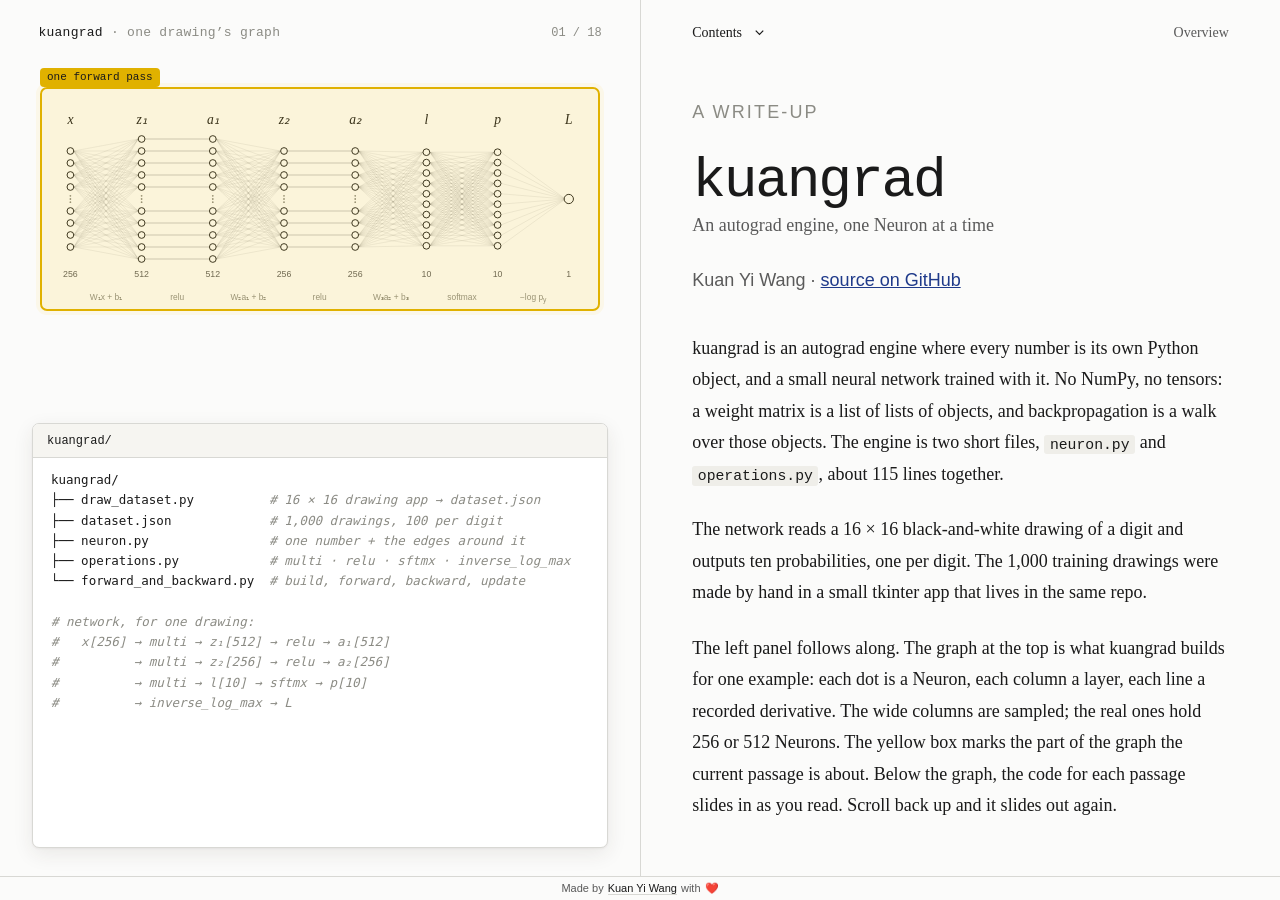
==== writeup/index.html @ 487d1af2 "Add scroll-driven write-up of kuangrad A static page in writeup/ in the style of the π0.7 notes: art" ====
<!doctype html>
<html lang="en">
<head>
  <meta charset="utf-8">
  <meta name="viewport" content="width=device-width, initial-scale=1">
  <meta name="theme-color" content="#fbfbfa">
  <meta name="description" content="kuangrad: an autograd engine where every number is its own Python object, walked through code block by code block alongside the computation graph it builds.">
  <title>kuangrad · Kuan Yi Wang</title>
  <link rel="icon" href="./assets/favicon.svg" type="image/svg+xml">
  <link rel="stylesheet" href="./style.css">
  <script type="module" src="./app.js"></script>
</head>
<body>
  <a class="skip-link" href="#reader">Skip to write-up</a>
  <main class="workspace">
    <section class="visual" aria-label="Computation graph and code for the current passage">
      <div class="visual-head"><span class="wordmark">kuangrad <span>· one drawing’s graph</span></span><span id="step-counter"></span></div>
      <div class="graph-wrap" id="graph"></div>
      <div class="stack" id="stack"></div>
    </section>
    <aside class="notes" aria-label="kuangrad write-up">
      <div class="reading-nav">
        <button id="contents-toggle" type="button" aria-expanded="false" aria-controls="contents-menu">Contents <svg viewBox="0 0 16 16" aria-hidden="true"><path d="m4 6 4 4 4-4"/></svg></button>
        <span id="chapter-label"></span>
      </div>
      <nav id="contents-menu" aria-label="Write-up contents" hidden><div id="toc"></div></nav>
      <div class="reader" id="reader" tabindex="0" aria-label="Read the kuangrad write-up">
        <div id="article"></div>
      </div>
    </aside>
  </main>
  <footer class="site-footer">Made by <a href="https://www.kuant.space" target="_blank" rel="noopener">Kuan Yi Wang</a> with <span role="img" aria-label="love">❤️</span></footer>
  <noscript><div class="no-script">This write-up needs JavaScript. The code it walks through is on <a href="https://github.com/AcastaPaloma/kuangrad">GitHub</a>.</div></noscript>
</body>
</html>
---- writeup/style.css ----
/* kuangrad write-up. Same paper, ink and Georgia as the π0.7 notebook; yellow marks "this part, right now". */
:root {
  color-scheme: light;
  --paper: #fbfbfa;
  --ink: #1a1a1a;
  --secondary: #5a5a5a;
  --muted: #8b8b84;
  --accent: #1f3a8a;
  --grad: #c2410c;
  --rule: #d8d8d4;
  --card: #ffffff;
  --card-head: #f6f5f1;
  --yellow: #e0b100;
  --yellow-fill: #f5c51824;
  --mono: ui-monospace, SFMono-Regular, Menlo, Consolas, 'Liberation Mono', monospace;
  --footer-h: 24px;
  font-family: Georgia, 'Times New Roman', serif;
  color: var(--ink);
  background: var(--paper);
}
* { box-sizing: border-box; }
body { margin: 0; background: var(--paper); }
button { font: inherit; color: inherit; cursor: pointer; border: 0; background: none; padding: 0; }
button:focus-visible, a:focus-visible { outline: 2px solid var(--accent); outline-offset: 3px; }
[hidden] { display: none !important; }
a { color: var(--accent); }

.workspace {
  height: calc(100vh - var(--footer-h));
  height: calc(100dvh - var(--footer-h));
  display: grid;
  grid-template-columns: minmax(0, 1fr) minmax(0, 1fr);
  overflow: clip;
}

/* ---- left: graph + card stack ---------------------------------------------------------------------------------- */
.visual { position: relative; min-width: 0; min-height: 0; display: flex; flex-direction: column; overflow: hidden; }
.visual-head { height: 65px; flex-shrink: 0; display: flex; align-items: center; justify-content: space-between; gap: 16px; padding: 0 clamp(20px, 3vw, 40px); font-size: 14px; }
.visual-head .wordmark { font-family: var(--mono); font-size: 13px; letter-spacing: .02em; }
.visual-head .wordmark span { color: var(--muted); }
#step-counter { font: 12px/1 var(--mono); color: var(--muted); }
.graph-wrap { position: relative; flex-shrink: 0; margin: 14px clamp(16px, 2.5vw, 36px) 0; aspect-ratio: 720 / 300; max-height: 34vh; }
.graph-svg { position: absolute; inset: 0; width: 100%; height: 100%; overflow: visible; }
.graph-caption sub { font-size: .8em; }
.graph-caption { flex-shrink: 0; margin: 6px clamp(16px, 2.5vw, 36px) 0; min-height: 18px; font: 12px/1.5 Arial, sans-serif; color: var(--secondary); text-align: center; }
.stack { position: relative; flex: 1; min-height: 0; margin: 10px clamp(16px, 2.5vw, 36px) clamp(16px, 2.2vw, 28px); }

/* graph */
.edges line { stroke: var(--ink); stroke-opacity: .11; stroke-width: .8; transition: stroke .3s, stroke-opacity .3s, stroke-width .3s; }
.link-one line { stroke-opacity: .38; }
.nodes circle { fill: var(--paper); stroke: var(--ink); stroke-width: 1.2; transition: fill .3s, stroke .3s; }
.nodes .ellipsis { fill: var(--muted); stroke: none; }
.col-label { font: italic 17px Georgia, serif; text-anchor: middle; fill: var(--ink); }
.size-label { font: 11px Arial, sans-serif; text-anchor: middle; fill: var(--secondary); }
.op-label { font: 10.5px Arial, sans-serif; text-anchor: middle; fill: var(--muted); }
.depth-badge { opacity: 0; transition: opacity .25s; }
.depth-badge circle { fill: var(--paper); stroke: var(--grad); stroke-width: 1.2; }
.depth-label { font: bold 10px Arial, sans-serif; text-anchor: middle; fill: var(--grad); }
[data-mode=backward] .depth-badge, [data-mode=depth] .depth-badge { opacity: 1; transition-delay: var(--delay); }
.flow { display: none; }
.flow-line { fill: none; stroke-width: 1.5; stroke-linecap: round; stroke-dasharray: 2 13; }
[data-mode=forward] .flow, [data-mode=backward] .flow { display: inline; }
[data-mode=forward] .flow-line { stroke: var(--accent); stroke-opacity: .75; animation: flow-forward 1.1s linear infinite; }
[data-mode=backward] .flow-line { stroke: var(--grad); stroke-opacity: .8; animation: flow-back 1.1s linear infinite; }
@keyframes flow-forward { from { stroke-dashoffset: 15; } to { stroke-dashoffset: 0; } }
@keyframes flow-back { from { stroke-dashoffset: 0; } to { stroke-dashoffset: 15; } }
[data-mode=edge] .edges line { stroke-opacity: .05; }
[data-mode=edge] .edges line.chosen { stroke: var(--accent); stroke-opacity: 1; stroke-width: 2; }
[data-mode=relu] circle.dead { fill: var(--paper); stroke: var(--muted); stroke-dasharray: 2 2; }
[data-mode=relu] line.to-dead { stroke-dasharray: 2 3; stroke-opacity: .25; }
[data-mode=softmax] .band-softmax line { stroke: var(--accent); stroke-opacity: .32; }
[data-mode=loss] .band-loss line { stroke-dasharray: 2 3; stroke-opacity: .28; }
[data-mode=loss] .band-loss line.py { stroke: var(--accent); stroke-opacity: 1; stroke-width: 1.8; stroke-dasharray: none; }
[data-mode=loss] circle.py { fill: var(--accent); stroke: var(--accent); }
[data-mode=layer] .band-w1 line,
[data-mode=params] :is(.band-w1, .band-w2, .band-w3) line,
[data-mode=update] :is(.band-w1, .band-w2, .band-w3) line { stroke: var(--accent); stroke-opacity: .3; }
[data-mode=update] :is(.band-w1, .band-w2, .band-w3) { animation: nudge 1.6s ease-in-out infinite; }
@keyframes nudge { 50% { opacity: .45; } }
[data-mode=hot] :is(.band-w1, .band-w2) line { stroke: var(--grad); stroke-opacity: .32; }
.key { display: inline-block; vertical-align: -1px; width: 16px; height: 0; margin-right: 6px; border-top: 2px dashed var(--accent); }
.key-backward, .key-hot { border-top-color: var(--grad); }
.key-hot { border-top-style: solid; }
.key-solid { border-top-style: solid; }
.key-dead { width: 9px; height: 9px; border: 1.2px dashed var(--muted); border-radius: 50%; vertical-align: -1px; }
.key-depth { width: 16px; height: 16px; border: 1.2px solid var(--grad); border-radius: 50%; color: var(--grad); font: bold 9px/14px Arial, sans-serif; text-align: center; vertical-align: 0; margin: 0 4px 0 6px; }

/* the yellow box */
.hl { position: absolute; border: 2px solid var(--yellow); background: var(--yellow-fill); border-radius: 7px; box-shadow: 0 0 0 4px #f5c51812; opacity: 0; pointer-events: none;
  transition: left .65s cubic-bezier(.65, 0, .35, 1), top .65s cubic-bezier(.65, 0, .35, 1), width .65s cubic-bezier(.65, 0, .35, 1), height .65s cubic-bezier(.65, 0, .35, 1), opacity .3s; }
.hl.is-on { opacity: 1; }
.hl-tag { position: absolute; left: -2px; bottom: calc(100% + 2px); padding: 3px 7px 3px; background: var(--yellow); color: var(--ink); font: 11px/1.2 var(--mono); border-radius: 4px; white-space: nowrap; }
.hl.tag-right .hl-tag { left: auto; right: -2px; }

/* cards */
.card { position: absolute; left: 0; right: 0; top: 70px; bottom: 0; display: flex; flex-direction: column; background: var(--card); border: 1px solid var(--rule); border-radius: 7px; overflow: hidden;
  box-shadow: 0 1px 2px #322d250d, 0 6px 20px #322d2517; transform-origin: 50% 0;
  transform: translateX(calc(-100% - 90px)) rotate(-5deg); transition: transform .42s cubic-bezier(.55, 0, .85, .25), background-color .4s; z-index: 60; }
.card.is-focus { transform: none; transition: transform .75s cubic-bezier(.17, 1.28, .38, 1), background-color .4s; z-index: 50; }
.card.is-behind { transform: translateY(calc(var(--depth) * -17px)) scale(calc(1 - var(--depth) * .045)); transition: transform .5s cubic-bezier(.3, .7, .3, 1), background-color .4s, opacity .4s; z-index: calc(50 - var(--depth)); background: #f1f0eb; }
.card.is-behind .card-body { opacity: 0; transition: opacity .3s; }
.card.is-behind .card-head { background: #eceae4; align-items: flex-start; padding-top: 3px; }
.card.is-buried { opacity: 0; }
body:not(.is-ready) .card { transition: none; }
.card-head { flex-shrink: 0; height: 34px; display: flex; align-items: center; justify-content: space-between; gap: 12px; padding: 0 14px; background: var(--card-head); border-bottom: 1px solid var(--rule); font: 12px/1 var(--mono); transition: background-color .4s; }
.card-title { color: var(--ink); white-space: nowrap; overflow: hidden; text-overflow: ellipsis; }
.card-meta { color: var(--muted); font: 11px/1 Arial, sans-serif; white-space: nowrap; }
.card-body { flex: 1; min-height: 0; overflow: auto; overscroll-behavior: contain; scrollbar-width: thin; }

/* code */
.code { margin: 0; padding: 12px 0 18px; font: 12.5px/1.62 var(--mono); tab-size: 4; color: var(--ink); }
.code code { display: block; }
.ln { display: grid; grid-template-columns: 3.6em minmax(0, 1fr); padding-right: 16px; }
.code.plain .ln { grid-template-columns: minmax(0, 1fr); padding-left: 18px; }
.gutter { text-align: right; padding-right: 1.2em; color: #b5b4ad; user-select: none; }
.src { white-space: pre-wrap; overflow-wrap: anywhere; }
.ln.focus { background: #f5c5182b; box-shadow: inset 3px 0 0 var(--yellow); }
.ln.focus .gutter { color: #9c7c00; }
.ln.gap .gutter { color: var(--muted); }
.tk-kw { color: var(--accent); }
.tk-def { font-weight: 700; }
.tk-str { color: #3d6b35; }
.tk-num { color: #9a4d0b; }
.tk-com { color: var(--muted); font-style: italic; }
.tk-bi { color: #2f6f7a; }
.tk-self { color: #7a5c99; }
.tk-type { color: #8a3b6b; }

/* digits */
.digits { display: grid; grid-template-columns: minmax(0, 1fr) minmax(0, 1.25fr); grid-template-rows: auto auto; gap: 16px 20px; padding: 18px; align-items: start; }
.digit-big { margin: 0; }
.digit-big svg { display: block; width: 100%; max-width: 220px; aspect-ratio: 1; border: 1px solid var(--rule); background: #fff; }
.digit-big .grid-lines { stroke: #ecebe6; stroke-width: .04; }
.digit-big .ink, .digit-picks path, .digit-strip .ink { fill: var(--ink); }
.digit-big figcaption { margin-top: 8px; font: 12px Arial, sans-serif; color: var(--secondary); }
.digit-picks { display: grid; grid-template-columns: repeat(5, minmax(0, 1fr)); gap: 8px; }
.digit-picks button { display: flex; flex-direction: column; align-items: center; gap: 3px; padding: 5px; border: 1px solid var(--rule); border-radius: 4px; background: #fff; }
.digit-picks button[aria-pressed=true] { border-color: var(--yellow); box-shadow: 0 0 0 2px var(--yellow-fill); }
.digit-picks svg { width: 100%; aspect-ratio: 1; display: block; }
.digit-picks span { font: 11px Arial, sans-serif; color: var(--secondary); }
.digit-strip { grid-column: 1 / -1; }
.digit-strip svg { display: block; width: 100%; height: 16px; border: 1px solid var(--rule); background: #fff; }
.digit-strip .row-ticks { stroke: var(--yellow); stroke-width: .9; vector-effect: non-scaling-stroke; }
.digit-strip p { display: flex; justify-content: space-between; margin: 6px 0 0; font: 11px Arial, sans-serif; color: var(--secondary); }

/* one edge */
.edge-card { padding: 16px 18px; }
.edge-card svg { display: block; width: 100%; max-height: 180px; }
.edge-card line { stroke: var(--ink); stroke-width: 1.2; }
.edge-card marker path, .bfs-card marker path { fill: var(--ink); }
.edge-node circle { fill: #fff; stroke: var(--ink); stroke-width: 1.3; }
.edge-node.is-child circle { stroke: var(--accent); stroke-width: 2; }
.edge-node text { font: italic 15px Georgia, serif; text-anchor: middle; fill: var(--ink); }
.edge-node .edge-value { font: 11px var(--mono); font-style: normal; fill: var(--secondary); }
.edge-label { font: 11.5px var(--mono); text-anchor: middle; fill: var(--accent); paint-order: stroke; stroke: #fff; stroke-width: 4px; }
.edge-lists { display: grid; grid-template-columns: 1fr 1fr; gap: 18px; margin-top: 10px; }
.edge-lists h4 { margin: 0 0 6px; font: 12px var(--mono); font-weight: 400; }
.edge-lists h4 span { color: var(--muted); font: 11px Arial, sans-serif; margin-left: 4px; }
.edge-lists h4 + ol + h4 { margin-top: 14px; }
.edge-lists ol { list-style: none; margin: 0; padding: 0; font: 12px/1.7 var(--mono); color: var(--secondary); }
.edge-lists ol.inline { display: flex; flex-wrap: wrap; gap: 0 8px; }
.edge-lists li.is-hit { color: var(--ink); background: var(--yellow-fill); box-shadow: inset 2px 0 0 var(--yellow); padding-left: 6px; }
.edge-lists ol.inline li.is-hit { padding: 0 4px; box-shadow: none; }
.edge-lists li.more { color: var(--muted); font-style: italic; }

/* jacobian */
.jacobian { display: grid; grid-template-columns: minmax(0, 1.5fr) minmax(0, 1fr); gap: 18px; padding: 16px 18px; align-items: start; }
.jacobian svg { display: block; width: 100%; max-height: 330px; }
.jacobian .axis { font: 10px Arial, sans-serif; fill: var(--secondary); text-anchor: middle; }
.jacobian .axis-title { font: 10px Arial, sans-serif; fill: var(--muted); }
.jacobian .p-bar { fill: #b9b8b1; }
.jacobian .p-bar.is-label { fill: var(--accent); }
.jacobian .j-cell { stroke: transparent; stroke-width: 2; }
.jacobian .j-cell.is-hover { stroke: var(--yellow); }
.jacobian-side { font: 12px/1.5 Arial, sans-serif; color: var(--secondary); padding-top: 54px; }
.j-readout { margin: 0 0 14px; font: 14px var(--mono); color: var(--ink); min-height: 21px; }
.j-legend { display: flex; align-items: center; gap: 6px; }
.j-legend i { flex: 1; height: 10px; border-radius: 2px; background: linear-gradient(90deg, rgb(180, 35, 24), rgb(240, 239, 236), rgb(31, 58, 138)); }
.j-note { margin: 10px 0 14px; }
.jacobian-side dl { display: grid; grid-template-columns: auto auto; gap: 4px 12px; margin: 0; font: 12px var(--mono); }
.jacobian-side dt { color: var(--secondary); }
.jacobian-side dd { margin: 0; color: var(--ink); text-align: right; }

/* bfs */
.bfs-card { padding: 14px 18px; }
.bfs-card svg { display: block; width: 100%; max-height: 300px; }
.bfs-card line { stroke: var(--ink); stroke-width: 1.1; }
.bfs-node circle { fill: #fff; stroke: var(--ink); stroke-width: 1.2; }
.bfs-node text { font: italic 13px Georgia, serif; text-anchor: middle; fill: var(--ink); }
.bfs-node .bfs-depth { font: bold 11px Arial, sans-serif; font-style: normal; fill: var(--grad); }
.bfs-node.is-late circle { stroke: var(--grad); stroke-width: 2; fill: #fdf1ea; }
.bfs-title { font: 11px Arial, sans-serif; fill: var(--secondary); }
.bfs-skip, .bfs-late { fill: none; stroke: var(--grad); stroke-width: 1.4; }
.bfs-late { stroke-dasharray: 3 3; }
#bfs-arrow-hot path { fill: var(--grad); }
.bfs-late-label { font: 11px Arial, sans-serif; fill: var(--grad); }

/* cost */
.cost-card { padding: 18px 20px; font: 12px Arial, sans-serif; color: var(--secondary); }
.cost-card h4 { margin: 0 0 12px; font: 12px var(--mono); font-weight: 400; color: var(--ink); }
.bars { display: grid; gap: 8px; }
.bar-row { display: grid; grid-template-columns: 11em minmax(0, 1fr) 4.5em; align-items: center; gap: 10px; }
.bar-track { height: 12px; }
.bar { display: block; height: 100%; width: var(--w); min-width: 3px; background: #a9a8a1; border-radius: 0 4px 4px 0; }
.bar-row.is-hot .bar { background: var(--grad); }
.bar-row.is-hot .bar-label, .bar-row.is-hot .bar-value { color: var(--ink); }
.bar-value { font: 12px var(--mono); color: var(--ink); text-align: right; }
.facts { margin: 22px 0 0; border-top: 1px solid var(--rule); }
.facts div { display: flex; justify-content: space-between; gap: 12px; padding: 7px 0; border-bottom: 1px solid #ecebe6; }
.facts dt { color: var(--secondary); }
.facts dd { margin: 0; font: 12px var(--mono); color: var(--ink); }
.cost-note { margin: 12px 0 0; color: var(--muted); }

/* ---- right: the article ---------------------------------------------------------------------------------------- */
.notes { position: relative; min-width: 0; min-height: 0; display: flex; flex-direction: column; border-left: 1px solid var(--rule); background: var(--paper); }
.reading-nav { height: 65px; flex-shrink: 0; display: flex; align-items: center; justify-content: space-between; gap: 20px; padding: 0 clamp(24px, 4vw, 64px); font-size: 14px; }
#contents-toggle { display: flex; align-items: center; gap: 10px; padding: 10px 0; }
#contents-toggle svg { width: 15px; height: 15px; fill: none; stroke: currentColor; stroke-width: 1.3; transition: transform .15s; }
#contents-toggle[aria-expanded=true] svg { transform: rotate(180deg); }
#chapter-label { color: var(--secondary); text-align: right; }
#contents-menu { position: absolute; z-index: 8; top: 58px; left: 24px; right: 24px; max-height: calc(100% - 82px); overflow: auto; overscroll-behavior: contain; scrollbar-width: thin; background: var(--paper); padding: 16px 20px 22px; border: 1px solid var(--rule); border-radius: 5px; box-shadow: 0 12px 30px #1a1a1a10; }
.toc-chapter { margin: 14px 8px 4px; font: 11px Arial, sans-serif; letter-spacing: .1em; text-transform: uppercase; color: var(--muted); }
.toc-chapter:first-child { margin-top: 0; }
.toc-link { display: flex; align-items: baseline; gap: 10px; width: 100%; text-align: left; padding: 6px 8px; border-radius: 3px; font-size: 14px; line-height: 1.4; }
.toc-link.level-3 { padding-left: 30px; color: var(--secondary); font-size: 13px; }
.toc-number { min-width: 16px; color: var(--muted); font: 10px/1.5 Arial, sans-serif; }
.toc-link:hover { background: #1a1a1a06; color: var(--ink); }
.toc-link[aria-current] { background: #1f3a8a0a; color: var(--accent); }
.reader { position: relative; flex: 1; min-height: 0; overflow-y: auto; overscroll-behavior: contain; scrollbar-width: thin; outline: 0; }
.reader:focus-visible { box-shadow: inset 0 0 0 1px #1f3a8a30; }
#article { max-width: 680px; margin: 0 auto; padding: 8px clamp(24px, 4vw, 64px) 72vh; }
.reading-block { padding: 40px 0 20px; }
.reading-block.level-2 { padding-top: 64px; }
.reading-block:first-child { padding-top: 24px; }
.title-block { margin-bottom: 36px; }
.kicker, .chapter-kicker { margin: 0 0 10px; font: 11px Arial, sans-serif; letter-spacing: .12em; text-transform: uppercase; color: var(--muted); }
.title-block h1 { margin: 0; font: 400 clamp(44px, 4.4vw, 64px)/1.02 var(--mono); letter-spacing: -.04em; }
.subtitle { margin: 14px 0 0; font-size: clamp(20px, 1.7vw, 24px); line-height: 1.35; color: var(--secondary); }
.byline { margin: 18px 0 0; font: 13px Arial, sans-serif; color: var(--secondary); }
.reading-block h2, .reading-block h3 { font-weight: 400; line-height: 1.18; letter-spacing: -.02em; text-wrap: balance; margin: 0 0 26px; transition: color .25s; }
.reading-block h2 { font-size: clamp(28px, 2.6vw, 40px); }
.reading-block h3 { font-size: clamp(23px, 1.9vw, 29px); }
.reading-block.is-current > h2, .reading-block.is-current > h3 { color: var(--accent); }
.reading-block p, .reading-block li { font-size: 18px; line-height: 1.75; overflow-wrap: break-word; }
.reading-block p { margin: 0 0 24px; }
.reading-block ul { margin: 0 0 24px; padding-left: 1.3em; }
.reading-block li { margin: 0 0 8px; }
.reading-block p:last-child { margin-bottom: 0; }
.reading-block .math { margin: 28px 0; text-align: center; font-size: 21px; font-style: italic; }
.reading-block code, .article-end code { font: .82em var(--mono); background: #efeee9; padding: .12em .38em; border-radius: 3px; }
.reading-block sub, .reading-block sup { font-size: .72em; line-height: 0; }
.article-end { margin-top: 64px; padding-top: 22px; border-top: 1px solid var(--rule); font-size: 15px; line-height: 1.6; color: var(--secondary); }

.site-footer { height: var(--footer-h); display: flex; align-items: center; justify-content: center; gap: 4px; font: 11px/1 Arial, sans-serif; color: var(--secondary); background: var(--paper); border-top: 1px solid var(--rule); }
.site-footer a { color: var(--ink); text-decoration: none; border-bottom: 1px solid var(--rule); }
.site-footer a:hover { color: var(--accent); border-bottom-color: var(--accent); }
.skip-link { position: absolute; left: 15px; top: -100px; z-index: 10; background: var(--paper); padding: 12px; color: var(--accent); }
.skip-link:focus { top: 12px; }
.no-script { position: fixed; inset: 0; z-index: 20; background: var(--paper); padding: 30px; }

/* ---- phones: graph and cards on top, article below --------------------------------------------------------------- */
@media (max-width: 760px) {
  .workspace { grid-template-columns: 1fr; grid-template-rows: minmax(0, 50%) minmax(0, 1fr); }
  .notes { border-left: 0; border-top: 1px solid var(--rule); }
  .visual-head { height: 34px; padding: 0 16px; }
  .graph-wrap { margin: 18px 16px 0; max-height: 21vh; }
  .graph-caption { display: none; }
  .stack { margin: 4px 16px 12px; }
  .card { top: 34px; }
  .card.is-behind { transform: translateY(calc(var(--depth) * -8px)) scale(calc(1 - var(--depth) * .03)); }
  .card.is-behind .card-head > * { visibility: hidden; }
  .card-head { height: 28px; }
  .code { font-size: 11px; padding: 8px 0 12px; }
  .hl-tag { font-size: 10px; padding: 2px 5px; }
  .op-label, .size-label { font-size: 13px; }
  .col-label { font-size: 20px; }
  .reading-nav { height: 48px; padding: 0 24px; font-size: 13px; }
  #article { padding: 0 26px 55vh; }
  .reading-block { padding: 28px 0 16px; }
  .reading-block.level-2 { padding-top: 44px; }
  .reading-block h2 { font-size: 28px; }
  .reading-block h3 { font-size: 23px; }
  .reading-block p, .reading-block li { font-size: 16px; line-height: 1.65; }
  .reading-block p { margin-bottom: 20px; }
  .title-block h1 { font-size: 40px; }
  #contents-menu { top: 42px; left: 12px; right: 12px; max-height: calc(100% - 54px); padding: 14px; }
  .digits { grid-template-columns: minmax(0, .8fr) minmax(0, 1.2fr); padding: 12px; gap: 10px 12px; }
  .edge-lists { grid-template-columns: 1fr; gap: 10px; }
  .jacobian { grid-template-columns: 1fr; }
  .jacobian-side { padding-top: 0; }
  .bar-row { grid-template-columns: 8.5em minmax(0, 1fr) 4em; }
}

@media (prefers-reduced-motion: reduce) {
  *, *::before, *::after { transition: none !important; animation: none !important; scroll-behavior: auto !important; }
}
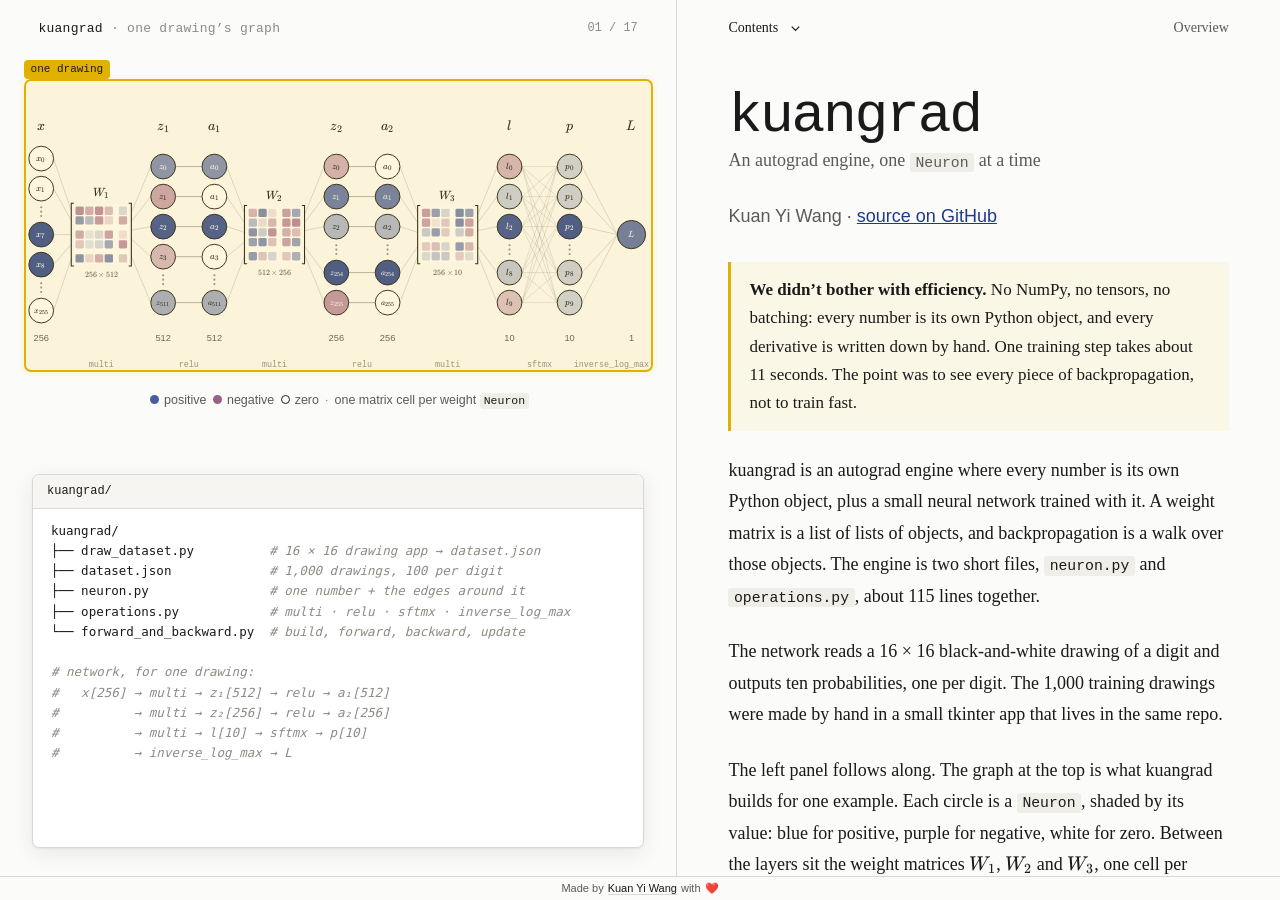
==== commit 8ddf605c: "Write-up: LaTeX math, a graph with weight matrices, an animated pass All math is typeset with KaTeX " ====
--- a/writeup/index.html
+++ b/writeup/index.html
@@ -7,7 +7,9 @@
   <meta name="description" content="kuangrad: an autograd engine where every number is its own Python object, walked through code block by code block alongside the computation graph it builds.">
   <title>kuangrad · Kuan Yi Wang</title>
   <link rel="icon" href="./assets/favicon.svg" type="image/svg+xml">
+  <link rel="stylesheet" href="./vendor/katex/katex.min.css">
   <link rel="stylesheet" href="./style.css">
+  <script defer src="./vendor/katex/katex.min.js"></script>
   <script type="module" src="./app.js"></script>
 </head>
 <body>
--- a/writeup/style.css
+++ b/writeup/style.css
@@ -12,6 +12,7 @@
   --card-head: #f6f5f1;
   --yellow: #e0b100;
   --yellow-fill: #f5c51824;
+  --cache: #0f766e;
   --mono: ui-monospace, SFMono-Regular, Menlo, Consolas, 'Liberation Mono', monospace;
   --footer-h: 24px;
   font-family: Georgia, 'Times New Roman', serif;
@@ -19,6 +20,7 @@
   background: var(--paper);
 }
 * { box-sizing: border-box; }
+.nobr { white-space: nowrap; }
 body { margin: 0; background: var(--paper); }
 button { font: inherit; color: inherit; cursor: pointer; border: 0; background: none; padding: 0; }
 button:focus-visible, a:focus-visible { outline: 2px solid var(--accent); outline-offset: 3px; }
@@ -29,61 +31,85 @@
   height: calc(100vh - var(--footer-h));
   height: calc(100dvh - var(--footer-h));
   display: grid;
-  grid-template-columns: minmax(0, 1fr) minmax(0, 1fr);
+  grid-template-columns: minmax(0, 1.12fr) minmax(0, 1fr);
   overflow: clip;
 }
 
 /* ---- left: graph + card stack ---------------------------------------------------------------------------------- */
 .visual { position: relative; min-width: 0; min-height: 0; display: flex; flex-direction: column; overflow: hidden; }
-.visual-head { height: 65px; flex-shrink: 0; display: flex; align-items: center; justify-content: space-between; gap: 16px; padding: 0 clamp(20px, 3vw, 40px); font-size: 14px; }
+.visual-head { height: 56px; flex-shrink: 0; display: flex; align-items: center; justify-content: space-between; gap: 16px; padding: 0 clamp(20px, 3vw, 40px); font-size: 14px; }
 .visual-head .wordmark { font-family: var(--mono); font-size: 13px; letter-spacing: .02em; }
 .visual-head .wordmark span { color: var(--muted); }
 #step-counter { font: 12px/1 var(--mono); color: var(--muted); }
-.graph-wrap { position: relative; flex-shrink: 0; margin: 14px clamp(16px, 2.5vw, 36px) 0; aspect-ratio: 720 / 300; max-height: 34vh; }
+.graph-wrap { position: relative; flex-shrink: 0; width: min(100% - 40px, 48vh * 720 / 346); width: min(100% - 40px, 48dvh * 720 / 346); margin: 16px auto 0; aspect-ratio: 720 / 346; container-type: inline-size; }
 .graph-svg { position: absolute; inset: 0; width: 100%; height: 100%; overflow: visible; }
-.graph-caption sub { font-size: .8em; }
-.graph-caption { flex-shrink: 0; margin: 6px clamp(16px, 2.5vw, 36px) 0; min-height: 18px; font: 12px/1.5 Arial, sans-serif; color: var(--secondary); text-align: center; }
-.stack { position: relative; flex: 1; min-height: 0; margin: 10px clamp(16px, 2.5vw, 36px) clamp(16px, 2.2vw, 28px); }
-
-/* graph */
-.edges line { stroke: var(--ink); stroke-opacity: .11; stroke-width: .8; transition: stroke .3s, stroke-opacity .3s, stroke-width .3s; }
-.link-one line { stroke-opacity: .38; }
-.nodes circle { fill: var(--paper); stroke: var(--ink); stroke-width: 1.2; transition: fill .3s, stroke .3s; }
-.nodes .ellipsis { fill: var(--muted); stroke: none; }
-.col-label { font: italic 17px Georgia, serif; text-anchor: middle; fill: var(--ink); }
-.size-label { font: 11px Arial, sans-serif; text-anchor: middle; fill: var(--secondary); }
-.op-label { font: 10.5px Arial, sans-serif; text-anchor: middle; fill: var(--muted); }
+.graph-caption { flex-shrink: 0; height: 46px; margin: 0 clamp(16px, 2.5vw, 36px); display: flex; align-items: center; justify-content: center; flex-wrap: wrap; font: 12.5px/1.5 Arial, sans-serif; color: var(--secondary); text-align: center; }
+.graph-caption .katex { font-size: 1.32em; }
+.graph-caption code { font: 11.5px var(--mono); background: #efeee9; padding: .1em .35em; border-radius: 3px; color: var(--ink); }
+.graph-caption .sep { color: var(--muted); margin: 0 6px; }
+.stack { position: relative; flex: 1; min-height: 0; margin: 2px clamp(16px, 2.5vw, 36px) clamp(16px, 2.2vw, 28px); }
+
+/* graph: SVG shapes, with every label an HTML overlay typeset by KaTeX and sized in the graph's own units */
+.graph-labels { position: absolute; inset: 0; pointer-events: none; }
+.gl { position: absolute; transform: translate(-50%, -50%); font-size: calc(var(--fs) * 100cqw / 720); line-height: 1; white-space: nowrap; color: var(--ink); transition: color .25s, opacity .3s; }
+.gl .katex { font-size: 1em; }
+.node-label.on-dark { color: #fff; }
+.node-label.pending { color: #bdbcb5; }
+.matrix-dims { color: var(--secondary); }
+.edges line { stroke: var(--ink); stroke-opacity: .2; stroke-width: .9; transition: stroke .3s, stroke-opacity .3s, stroke-width .3s, opacity .3s; }
+.link-relu line { stroke-opacity: .42; }
+.link-all line { stroke-opacity: .14; }
+.flow-fwd { stroke: var(--accent); stroke-width: 1.9; stroke-linecap: round; }
+.flow-bwd { stroke: var(--grad); stroke-width: 2; stroke-linecap: round; }
+.particle { fill: var(--cache); }
+.node { stroke: var(--ink); stroke-width: 1.1; transition: stroke .3s, stroke-width .3s, opacity .3s; }
+.node.pending { stroke: #c9c8c2; stroke-dasharray: 2.5 2.5; }
+.ellipsis { fill: var(--muted); transition: opacity .3s; }
+.ring { fill: none; stroke: var(--grad); }
+.badge { fill: var(--cache); stroke: #fff; stroke-width: 1.1; }
+.badge.is-read { fill: #14b8a6; }
+.matrix { transition: opacity .3s; }
+.matrix-bg { fill: #fff; }
+.bracket { fill: none; stroke: var(--ink); stroke-width: 1.2; transition: stroke .3s, stroke-width .3s; }
+.cell { stroke: var(--accent); stroke-width: 1.6; transition: opacity .3s; }
+.cell-cache { fill: var(--cache); }
+.cell-grad { fill: none; stroke: var(--grad); stroke-width: 1.5; }
+.size-label { font: 10.5px Arial, sans-serif; text-anchor: middle; fill: var(--secondary); }
+.op-label { font: 9.5px var(--mono); text-anchor: middle; fill: var(--muted); }
 .depth-badge { opacity: 0; transition: opacity .25s; }
 .depth-badge circle { fill: var(--paper); stroke: var(--grad); stroke-width: 1.2; }
 .depth-label { font: bold 10px Arial, sans-serif; text-anchor: middle; fill: var(--grad); }
 [data-mode=backward] .depth-badge, [data-mode=depth] .depth-badge { opacity: 1; transition-delay: var(--delay); }
-.flow { display: none; }
-.flow-line { fill: none; stroke-width: 1.5; stroke-linecap: round; stroke-dasharray: 2 13; }
-[data-mode=forward] .flow, [data-mode=backward] .flow { display: inline; }
-[data-mode=forward] .flow-line { stroke: var(--accent); stroke-opacity: .75; animation: flow-forward 1.1s linear infinite; }
-[data-mode=backward] .flow-line { stroke: var(--grad); stroke-opacity: .8; animation: flow-back 1.1s linear infinite; }
-@keyframes flow-forward { from { stroke-dashoffset: 15; } to { stroke-dashoffset: 0; } }
-@keyframes flow-back { from { stroke-dashoffset: 0; } to { stroke-dashoffset: 15; } }
-[data-mode=edge] .edges line { stroke-opacity: .05; }
+[data-mode=forward] .edges line, [data-mode=backward] .edges line { stroke-opacity: .1; }
+[data-mode=edge] :is(.edges line, .node, .cell, .bracket, .ellipsis) { opacity: .22; }
+[data-mode=edge] .gl:not(.chosen, .col-label) { opacity: .3; }
+[data-mode=edge] :is(.edges line.chosen, .node.chosen, .cell.chosen) { opacity: 1; }
 [data-mode=edge] .edges line.chosen { stroke: var(--accent); stroke-opacity: 1; stroke-width: 2; }
-[data-mode=relu] circle.dead { fill: var(--paper); stroke: var(--muted); stroke-dasharray: 2 2; }
-[data-mode=relu] line.to-dead { stroke-dasharray: 2 3; stroke-opacity: .25; }
-[data-mode=softmax] .band-softmax line { stroke: var(--accent); stroke-opacity: .32; }
-[data-mode=loss] .band-loss line { stroke-dasharray: 2 3; stroke-opacity: .28; }
-[data-mode=loss] .band-loss line.py { stroke: var(--accent); stroke-opacity: 1; stroke-width: 1.8; stroke-dasharray: none; }
-[data-mode=loss] circle.py { fill: var(--accent); stroke: var(--accent); }
-[data-mode=layer] .band-w1 line,
-[data-mode=params] :is(.band-w1, .band-w2, .band-w3) line,
-[data-mode=update] :is(.band-w1, .band-w2, .band-w3) line { stroke: var(--accent); stroke-opacity: .3; }
-[data-mode=update] :is(.band-w1, .band-w2, .band-w3) { animation: nudge 1.6s ease-in-out infinite; }
-@keyframes nudge { 50% { opacity: .45; } }
-[data-mode=hot] :is(.band-w1, .band-w2) line { stroke: var(--grad); stroke-opacity: .32; }
-.key { display: inline-block; vertical-align: -1px; width: 16px; height: 0; margin-right: 6px; border-top: 2px dashed var(--accent); }
-.key-backward, .key-hot { border-top-color: var(--grad); }
-.key-hot { border-top-style: solid; }
-.key-solid { border-top-style: solid; }
-.key-dead { width: 9px; height: 9px; border: 1.2px dashed var(--muted); border-radius: 50%; vertical-align: -1px; }
-.key-depth { width: 16px; height: 16px; border: 1.2px solid var(--grad); border-radius: 50%; color: var(--grad); font: bold 9px/14px Arial, sans-serif; text-align: center; vertical-align: 0; margin: 0 4px 0 6px; }
+[data-mode=edge] .node.chosen { stroke: var(--accent); stroke-width: 2.2; }
+[data-mode=edge] .cell.chosen { stroke: var(--yellow); stroke-opacity: 1; stroke-width: 2.2; }
+[data-mode=relu] .node.dead { stroke: var(--muted); stroke-dasharray: 3 2.5; }
+[data-mode=relu] .link-relu line.to-dead { stroke-dasharray: 2 3; stroke-opacity: .3; }
+[data-mode=softmax] .link-all line { stroke: var(--accent); stroke-opacity: .45; }
+[data-mode=loss] .link-loss line { stroke-dasharray: 2 3; stroke-opacity: .3; }
+[data-mode=loss] .link-loss line.py { stroke: var(--accent); stroke-opacity: 1; stroke-width: 2; stroke-dasharray: none; }
+[data-mode=loss] .node.py { stroke: var(--accent); stroke-width: 2.4; }
+[data-mode=layer] .link-w1 line { stroke: var(--accent); stroke-opacity: .55; }
+:is([data-mode=layer] .matrix-w1, [data-mode=params] .matrix, [data-mode=update] .matrix) .bracket { stroke: var(--accent); stroke-width: 2; }
+:is([data-mode=params], [data-mode=update]) :is(.nodes, .edges, .node-label, .col-label) { opacity: .35; }
+[data-mode=update] .matrix { animation: nudge 1.6s ease-in-out infinite; }
+@keyframes nudge { 50% { opacity: .5; } }
+[data-mode=hot] :is(.link-w1, .link-w2) line { stroke: var(--grad); stroke-opacity: .5; }
+[data-mode=hot] .node.hot { stroke: var(--grad); stroke-width: 2.2; }
+/* caption keys */
+.sw { display: inline-block; flex-shrink: 0; width: 9px; height: 9px; margin: 0 5px 0 3px; border-radius: 50%; }
+.sw-pos { background: rgb(31 58 138 / .82); }
+.sw-neg { background: rgb(138 59 107 / .82); }
+.sw-zero { background: #fff; border: 1.2px solid var(--ink); }
+.sw-dead { background: #fff; border: 1.2px dashed var(--muted); }
+.sw-cache { background: var(--cache); border-radius: 2px; margin-right: 7px; }
+.sw-grad { width: 11px; height: 11px; border: 2px solid var(--grad); margin-right: 7px; }
+.sw-hot { width: 16px; height: 0; border-radius: 0; border-top: 2px solid var(--grad); }
+.key-depth { display: inline-block; width: 16px; height: 16px; margin: 0 6px 0 4px; border: 1.2px solid var(--grad); border-radius: 50%; color: var(--grad); font: bold 9px/14px Arial, sans-serif; text-align: center; }
 
 /* the yellow box */
 .hl { position: absolute; border: 2px solid var(--yellow); background: var(--yellow-fill); border-radius: 7px; box-shadow: 0 0 0 4px #f5c51812; opacity: 0; pointer-events: none;
@@ -93,11 +119,11 @@
 .hl.tag-right .hl-tag { left: auto; right: -2px; }
 
 /* cards */
-.card { position: absolute; left: 0; right: 0; top: 70px; bottom: 0; display: flex; flex-direction: column; background: var(--card); border: 1px solid var(--rule); border-radius: 7px; overflow: hidden;
+.card { position: absolute; left: 0; right: 0; top: 48px; bottom: 0; display: flex; flex-direction: column; background: var(--card); border: 1px solid var(--rule); border-radius: 7px; overflow: hidden;
   box-shadow: 0 1px 2px #322d250d, 0 6px 20px #322d2517; transform-origin: 50% 0;
   transform: translateX(calc(-100% - 90px)) rotate(-5deg); transition: transform .42s cubic-bezier(.55, 0, .85, .25), background-color .4s; z-index: 60; }
 .card.is-focus { transform: none; transition: transform .75s cubic-bezier(.17, 1.28, .38, 1), background-color .4s; z-index: 50; }
-.card.is-behind { transform: translateY(calc(var(--depth) * -17px)) scale(calc(1 - var(--depth) * .045)); transition: transform .5s cubic-bezier(.3, .7, .3, 1), background-color .4s, opacity .4s; z-index: calc(50 - var(--depth)); background: #f1f0eb; }
+.card.is-behind { transform: translateY(calc(var(--depth) * -11px)) scale(calc(1 - var(--depth) * .04)); transition: transform .5s cubic-bezier(.3, .7, .3, 1), background-color .4s, opacity .4s; z-index: calc(50 - var(--depth)); background: #f1f0eb; }
 .card.is-behind .card-body { opacity: 0; transition: opacity .3s; }
 .card.is-behind .card-head { background: #eceae4; align-items: flex-start; padding-top: 3px; }
 .card.is-buried { opacity: 0; }
@@ -106,6 +132,13 @@
 .card-title { color: var(--ink); white-space: nowrap; overflow: hidden; text-overflow: ellipsis; }
 .card-meta { color: var(--muted); font: 11px/1 Arial, sans-serif; white-space: nowrap; }
 .card-body { flex: 1; min-height: 0; overflow: auto; overscroll-behavior: contain; scrollbar-width: thin; }
+.card-meta .katex { font-size: 1.1em; }
+/* "there is more below": shown on the front card while it can still scroll */
+.card-more { position: absolute; right: 14px; bottom: 14px; z-index: 2; width: 30px; height: 30px; display: grid; place-items: center; border-radius: 50%; background: var(--ink); color: #fff; box-shadow: 0 2px 10px #1a1a1a38; opacity: 0; pointer-events: none; transition: opacity .25s; }
+.card-more svg { width: 16px; height: 16px; fill: none; stroke: currentColor; stroke-width: 1.8; stroke-linecap: round; stroke-linejoin: round; }
+.card.is-focus.has-more .card-more { opacity: 1; pointer-events: auto; animation: hint 1.8s ease-in-out infinite; }
+.card-more:hover { background: var(--accent); }
+@keyframes hint { 50% { transform: translateY(3px); } }
 
 /* code */
 .code { margin: 0; padding: 12px 0 18px; font: 12.5px/1.62 var(--mono); tab-size: 4; color: var(--ink); }
@@ -145,14 +178,17 @@
 
 /* one edge */
 .edge-card { padding: 16px 18px; }
-.edge-card svg { display: block; width: 100%; max-height: 180px; }
+.edge-figure { position: relative; width: min(100%, 520px); aspect-ratio: 460 / 200; margin: 0 auto; container-type: inline-size; }
+.edge-figure svg { position: absolute; inset: 0; width: 100%; height: 100%; }
 .edge-card line { stroke: var(--ink); stroke-width: 1.2; }
 .edge-card marker path, .bfs-card marker path { fill: var(--ink); }
 .edge-node circle { fill: #fff; stroke: var(--ink); stroke-width: 1.3; }
 .edge-node.is-child circle { stroke: var(--accent); stroke-width: 2; }
-.edge-node text { font: italic 15px Georgia, serif; text-anchor: middle; fill: var(--ink); }
-.edge-node .edge-value { font: 11px var(--mono); font-style: normal; fill: var(--secondary); }
-.edge-label { font: 11.5px var(--mono); text-anchor: middle; fill: var(--accent); paint-order: stroke; stroke: #fff; stroke-width: 4px; }
+.ef { position: absolute; transform: translate(-50%, -50%); white-space: nowrap; line-height: 1; }
+.ef .katex { font-size: 1em; }
+.ef-name { font-size: 3.7cqw; }
+.ef-value { font: 2.5cqw var(--mono); color: var(--secondary); }
+.ef-grad { font-size: 2.8cqw; color: var(--accent); background: #ffffffe8; padding: 2px 4px; border-radius: 3px; }
 .edge-lists { display: grid; grid-template-columns: 1fr 1fr; gap: 18px; margin-top: 10px; }
 .edge-lists h4 { margin: 0 0 6px; font: 12px var(--mono); font-weight: 400; }
 .edge-lists h4 span { color: var(--muted); font: 11px Arial, sans-serif; margin-left: 4px; }
@@ -173,13 +209,13 @@
 .jacobian .j-cell { stroke: transparent; stroke-width: 2; }
 .jacobian .j-cell.is-hover { stroke: var(--yellow); }
 .jacobian-side { font: 12px/1.5 Arial, sans-serif; color: var(--secondary); padding-top: 54px; }
-.j-readout { margin: 0 0 14px; font: 14px var(--mono); color: var(--ink); min-height: 21px; }
+.j-readout { margin: 0 0 14px; color: var(--ink); min-height: 40px; display: flex; align-items: center; }
 .j-legend { display: flex; align-items: center; gap: 6px; }
 .j-legend i { flex: 1; height: 10px; border-radius: 2px; background: linear-gradient(90deg, rgb(180, 35, 24), rgb(240, 239, 236), rgb(31, 58, 138)); }
 .j-note { margin: 10px 0 14px; }
-.jacobian-side dl { display: grid; grid-template-columns: auto auto; gap: 4px 12px; margin: 0; font: 12px var(--mono); }
-.jacobian-side dt { color: var(--secondary); }
-.jacobian-side dd { margin: 0; color: var(--ink); text-align: right; }
+.j-examples { list-style: none; margin: 0; padding: 0; display: grid; gap: 12px; color: var(--ink); font-size: 15px; }
+.jacobian-side .katex { font-size: 1.15em; }
+.j-readout { font-size: 16px; }
 
 /* bfs */
 .bfs-card { padding: 14px 18px; }
@@ -213,17 +249,18 @@
 
 /* ---- right: the article ---------------------------------------------------------------------------------------- */
 .notes { position: relative; min-width: 0; min-height: 0; display: flex; flex-direction: column; border-left: 1px solid var(--rule); background: var(--paper); }
-.reading-nav { height: 65px; flex-shrink: 0; display: flex; align-items: center; justify-content: space-between; gap: 20px; padding: 0 clamp(24px, 4vw, 64px); font-size: 14px; }
+.reading-nav { height: 56px; flex-shrink: 0; display: flex; align-items: center; justify-content: space-between; gap: 20px; padding: 0 clamp(24px, 4vw, 64px); font-size: 14px; }
 #contents-toggle { display: flex; align-items: center; gap: 10px; padding: 10px 0; }
 #contents-toggle svg { width: 15px; height: 15px; fill: none; stroke: currentColor; stroke-width: 1.3; transition: transform .15s; }
 #contents-toggle[aria-expanded=true] svg { transform: rotate(180deg); }
 #chapter-label { color: var(--secondary); text-align: right; }
-#contents-menu { position: absolute; z-index: 8; top: 58px; left: 24px; right: 24px; max-height: calc(100% - 82px); overflow: auto; overscroll-behavior: contain; scrollbar-width: thin; background: var(--paper); padding: 16px 20px 22px; border: 1px solid var(--rule); border-radius: 5px; box-shadow: 0 12px 30px #1a1a1a10; }
+#contents-menu { position: absolute; z-index: 8; top: 50px; left: 24px; right: 24px; max-height: calc(100% - 82px); overflow: auto; overscroll-behavior: contain; scrollbar-width: thin; background: var(--paper); padding: 16px 20px 22px; border: 1px solid var(--rule); border-radius: 5px; box-shadow: 0 12px 30px #1a1a1a10; }
 .toc-chapter { margin: 14px 8px 4px; font: 11px Arial, sans-serif; letter-spacing: .1em; text-transform: uppercase; color: var(--muted); }
 .toc-chapter:first-child { margin-top: 0; }
 .toc-link { display: flex; align-items: baseline; gap: 10px; width: 100%; text-align: left; padding: 6px 8px; border-radius: 3px; font-size: 14px; line-height: 1.4; }
 .toc-link.level-3 { padding-left: 30px; color: var(--secondary); font-size: 13px; }
 .toc-number { min-width: 16px; color: var(--muted); font: 10px/1.5 Arial, sans-serif; }
+.toc-link code { font: .9em var(--mono); }
 .toc-link:hover { background: #1a1a1a06; color: var(--ink); }
 .toc-link[aria-current] { background: #1f3a8a0a; color: var(--accent); }
 .reader { position: relative; flex: 1; min-height: 0; overflow-y: auto; overscroll-behavior: contain; scrollbar-width: thin; outline: 0; }
@@ -232,9 +269,10 @@
 .reading-block { padding: 40px 0 20px; }
 .reading-block.level-2 { padding-top: 64px; }
 .reading-block:first-child { padding-top: 24px; }
-.title-block { margin-bottom: 36px; }
-.kicker, .chapter-kicker { margin: 0 0 10px; font: 11px Arial, sans-serif; letter-spacing: .12em; text-transform: uppercase; color: var(--muted); }
+.title-block { margin-bottom: 30px; }
+.chapter-kicker { margin: 0 0 10px; font: 11px Arial, sans-serif; letter-spacing: .12em; text-transform: uppercase; color: var(--muted); }
 .title-block h1 { margin: 0; font: 400 clamp(44px, 4.4vw, 64px)/1.02 var(--mono); letter-spacing: -.04em; }
+.subtitle code { font: .8em var(--mono); background: #efeee9; padding: .1em .35em; border-radius: 3px; }
 .subtitle { margin: 14px 0 0; font-size: clamp(20px, 1.7vw, 24px); line-height: 1.35; color: var(--secondary); }
 .byline { margin: 18px 0 0; font: 13px Arial, sans-serif; color: var(--secondary); }
 .reading-block h2, .reading-block h3 { font-weight: 400; line-height: 1.18; letter-spacing: -.02em; text-wrap: balance; margin: 0 0 26px; transition: color .25s; }
@@ -246,7 +284,36 @@
 .reading-block ul { margin: 0 0 24px; padding-left: 1.3em; }
 .reading-block li { margin: 0 0 8px; }
 .reading-block p:last-child { margin-bottom: 0; }
-.reading-block .math { margin: 28px 0; text-align: center; font-size: 21px; font-style: italic; }
+.reading-block .katex, .dialog-body .katex { font-size: 1.12em; }
+.reading-block .math, .dialog-body .math { margin: 26px 0; overflow-x: auto; overflow-y: hidden; }
+.katex-display { margin: 0; }
+.reading-block li .katex-display { margin: 14px 0 10px; }
+.reading-block .note { padding: 14px 18px; border-left: 3px solid var(--yellow); background: #f5c51814; font-size: 17px; line-height: 1.65; }
+/* follows the graph's animation */
+.stages { width: 100%; border-collapse: collapse; margin: 4px 0 28px; font: 14.5px/1.4 Arial, sans-serif; }
+.stages th { text-align: left; font-weight: 400; font-size: 11px; letter-spacing: .08em; text-transform: uppercase; color: var(--muted); padding: 0 10px 8px; border-bottom: 1px solid var(--rule); }
+.stages th code { text-transform: none; letter-spacing: 0; }
+.stages td { padding: 5px 10px; border-bottom: 1px solid #ecebe6; color: var(--ink); transition: background-color .3s, color .3s; }
+.stages .stage-n { width: 2em; color: var(--muted); font-size: 11px; }
+.stages .katex { font-size: 1.08em; }
+.stages.is-playing td { color: var(--muted); }
+.stages.is-playing tr.is-done td { color: var(--secondary); }
+.stages tr.is-live td { background: var(--yellow-fill); color: var(--ink); }
+.stages tr.is-live td:first-child { box-shadow: inset 3px 0 0 var(--yellow); }
+.details-btn { display: inline-flex; align-items: center; gap: 9px; padding: 8px 15px; border: 1px solid var(--rule); border-radius: 999px; background: #fff; font: 14px Arial, sans-serif; color: var(--accent); transition: border-color .2s, box-shadow .2s; }
+.details-btn:hover { border-color: var(--accent); box-shadow: 0 2px 10px #1f3a8a14; }
+.details-btn svg { width: 13px; height: 13px; fill: none; stroke: currentColor; stroke-width: 1.7; stroke-linecap: round; }
+.details-dialog { width: min(780px, calc(100vw - 32px)); max-height: calc(100vh - 48px); max-height: calc(100dvh - 48px); padding: 0; border: 1px solid var(--rule); border-radius: 8px; background: var(--paper); color: var(--ink); box-shadow: 0 24px 64px #1a1a1a38; }
+.details-dialog[open] { display: flex; flex-direction: column; }
+.details-dialog::backdrop { background: #1a1a1a45; }
+.details-dialog header { flex-shrink: 0; display: flex; align-items: center; justify-content: space-between; gap: 16px; padding: 14px 16px 14px 24px; border-bottom: 1px solid var(--rule); }
+.details-dialog h2 { margin: 0; font-weight: 400; font-size: 24px; letter-spacing: -.01em; }
+.dialog-close { width: 34px; height: 34px; display: grid; place-items: center; border-radius: 50%; }
+.dialog-close:hover { background: #1a1a1a0d; }
+.dialog-close svg { width: 15px; height: 15px; fill: none; stroke: currentColor; stroke-width: 1.7; stroke-linecap: round; }
+.dialog-body { min-height: 0; overflow: auto; padding: 6px 24px 22px; }
+.dialog-body p { font-size: 16.5px; line-height: 1.65; margin: 14px 0; }
+.dialog-body .jacobian { padding: 8px 0 0; }
 .reading-block code, .article-end code { font: .82em var(--mono); background: #efeee9; padding: .12em .38em; border-radius: 3px; }
 .reading-block sub, .reading-block sup { font-size: .72em; line-height: 0; }
 .article-end { margin-top: 64px; padding-top: 22px; border-top: 1px solid var(--rule); font-size: 15px; line-height: 1.6; color: var(--secondary); }
@@ -263,17 +330,16 @@
   .workspace { grid-template-columns: 1fr; grid-template-rows: minmax(0, 50%) minmax(0, 1fr); }
   .notes { border-left: 0; border-top: 1px solid var(--rule); }
   .visual-head { height: 34px; padding: 0 16px; }
-  .graph-wrap { margin: 18px 16px 0; max-height: 21vh; }
+  .graph-wrap { width: min(100% - 32px, 24vh * 720 / 346); width: min(100% - 32px, 24dvh * 720 / 346); margin-top: 12px; }
   .graph-caption { display: none; }
   .stack { margin: 4px 16px 12px; }
-  .card { top: 34px; }
-  .card.is-behind { transform: translateY(calc(var(--depth) * -8px)) scale(calc(1 - var(--depth) * .03)); }
+  .card { top: 30px; }
+  .card.is-behind { transform: translateY(calc(var(--depth) * -7px)) scale(calc(1 - var(--depth) * .03)); }
+  .card-more { width: 26px; height: 26px; right: 10px; bottom: 10px; }
   .card.is-behind .card-head > * { visibility: hidden; }
   .card-head { height: 28px; }
   .code { font-size: 11px; padding: 8px 0 12px; }
   .hl-tag { font-size: 10px; padding: 2px 5px; }
-  .op-label, .size-label { font-size: 13px; }
-  .col-label { font-size: 20px; }
   .reading-nav { height: 48px; padding: 0 24px; font-size: 13px; }
   #article { padding: 0 26px 55vh; }
   .reading-block { padding: 28px 0 16px; }
@@ -291,6 +357,10 @@
   .bar-row { grid-template-columns: 8.5em minmax(0, 1fr) 4em; }
 }
 
+@container (max-width: 460px) {
+  .node-label, .matrix-dims { display: none; }
+}
+
 @media (prefers-reduced-motion: reduce) {
   *, *::before, *::after { transition: none !important; animation: none !important; scroll-behavior: auto !important; }
 }
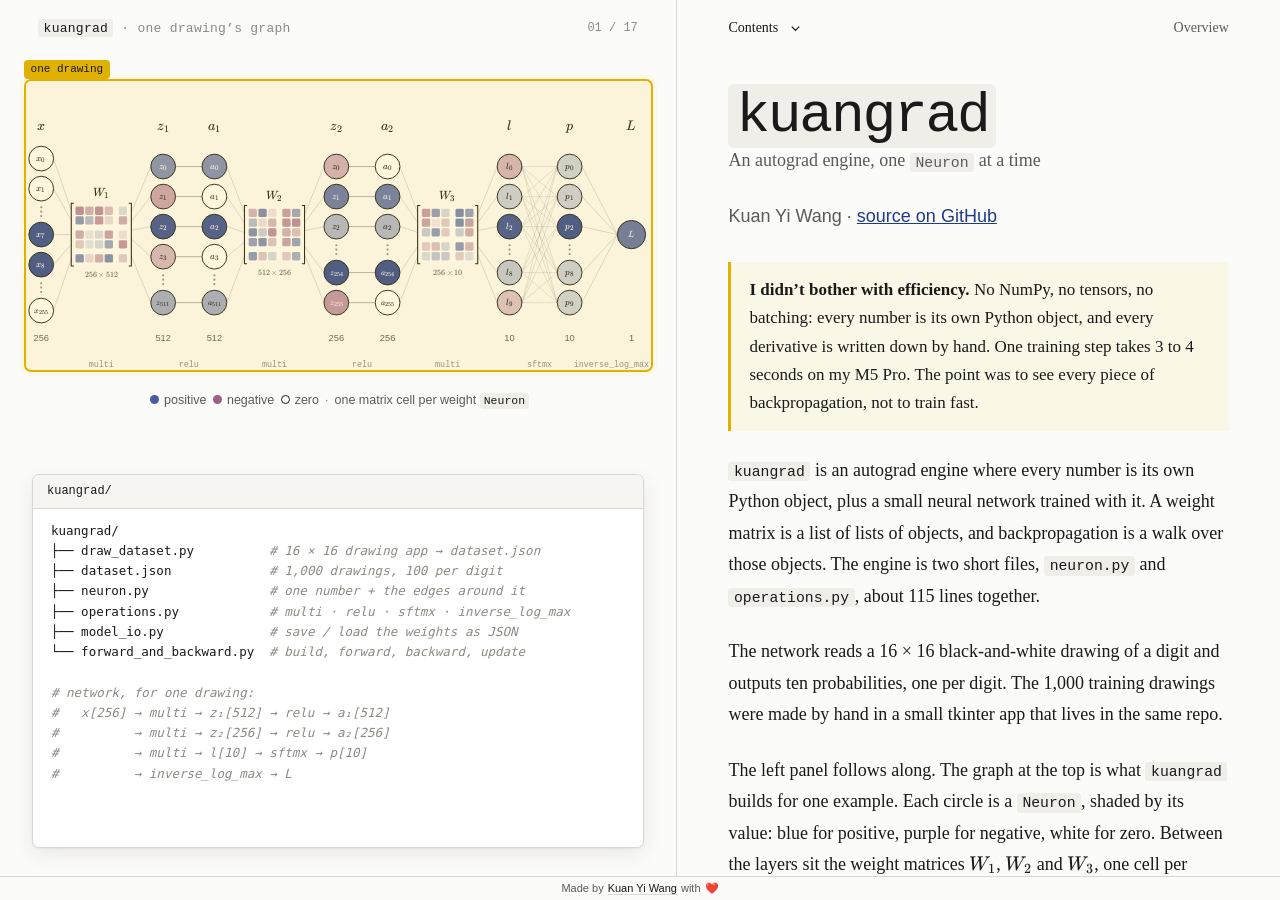
==== commit 95444228: "Write-up: real timings, first person, kuangrad as code Timings now come from the author's M5 Pro on " ====
--- a/writeup/index.html
+++ b/writeup/index.html
@@ -16,7 +16,7 @@
   <a class="skip-link" href="#reader">Skip to write-up</a>
   <main class="workspace">
     <section class="visual" aria-label="Computation graph and code for the current passage">
-      <div class="visual-head"><span class="wordmark">kuangrad <span>· one drawing’s graph</span></span><span id="step-counter"></span></div>
+      <div class="visual-head"><span class="wordmark"><code>kuangrad</code> <span>· one drawing’s graph</span></span><span id="step-counter"></span></div>
       <div class="graph-wrap" id="graph"></div>
       <div class="stack" id="stack"></div>
     </section>
--- a/writeup/style.css
+++ b/writeup/style.css
@@ -40,6 +40,7 @@
 .visual-head { height: 56px; flex-shrink: 0; display: flex; align-items: center; justify-content: space-between; gap: 16px; padding: 0 clamp(20px, 3vw, 40px); font-size: 14px; }
 .visual-head .wordmark { font-family: var(--mono); font-size: 13px; letter-spacing: .02em; }
 .visual-head .wordmark span { color: var(--muted); }
+.visual-head .wordmark code { font: inherit; background: #efeee9; padding: .15em .4em; border-radius: 3px; }
 #step-counter { font: 12px/1 var(--mono); color: var(--muted); }
 .graph-wrap { position: relative; flex-shrink: 0; width: min(100% - 40px, 48vh * 720 / 346); width: min(100% - 40px, 48dvh * 720 / 346); margin: 16px auto 0; aspect-ratio: 720 / 346; container-type: inline-size; }
 .graph-svg { position: absolute; inset: 0; width: 100%; height: 100%; overflow: visible; }
@@ -271,6 +272,7 @@
 .reading-block:first-child { padding-top: 24px; }
 .title-block { margin-bottom: 30px; }
 .chapter-kicker { margin: 0 0 10px; font: 11px Arial, sans-serif; letter-spacing: .12em; text-transform: uppercase; color: var(--muted); }
+.title-block h1 code { font: inherit; background: #efeee9; padding: 0 .14em; border-radius: 6px; }
 .title-block h1 { margin: 0; font: 400 clamp(44px, 4.4vw, 64px)/1.02 var(--mono); letter-spacing: -.04em; }
 .subtitle code { font: .8em var(--mono); background: #efeee9; padding: .1em .35em; border-radius: 3px; }
 .subtitle { margin: 14px 0 0; font-size: clamp(20px, 1.7vw, 24px); line-height: 1.35; color: var(--secondary); }
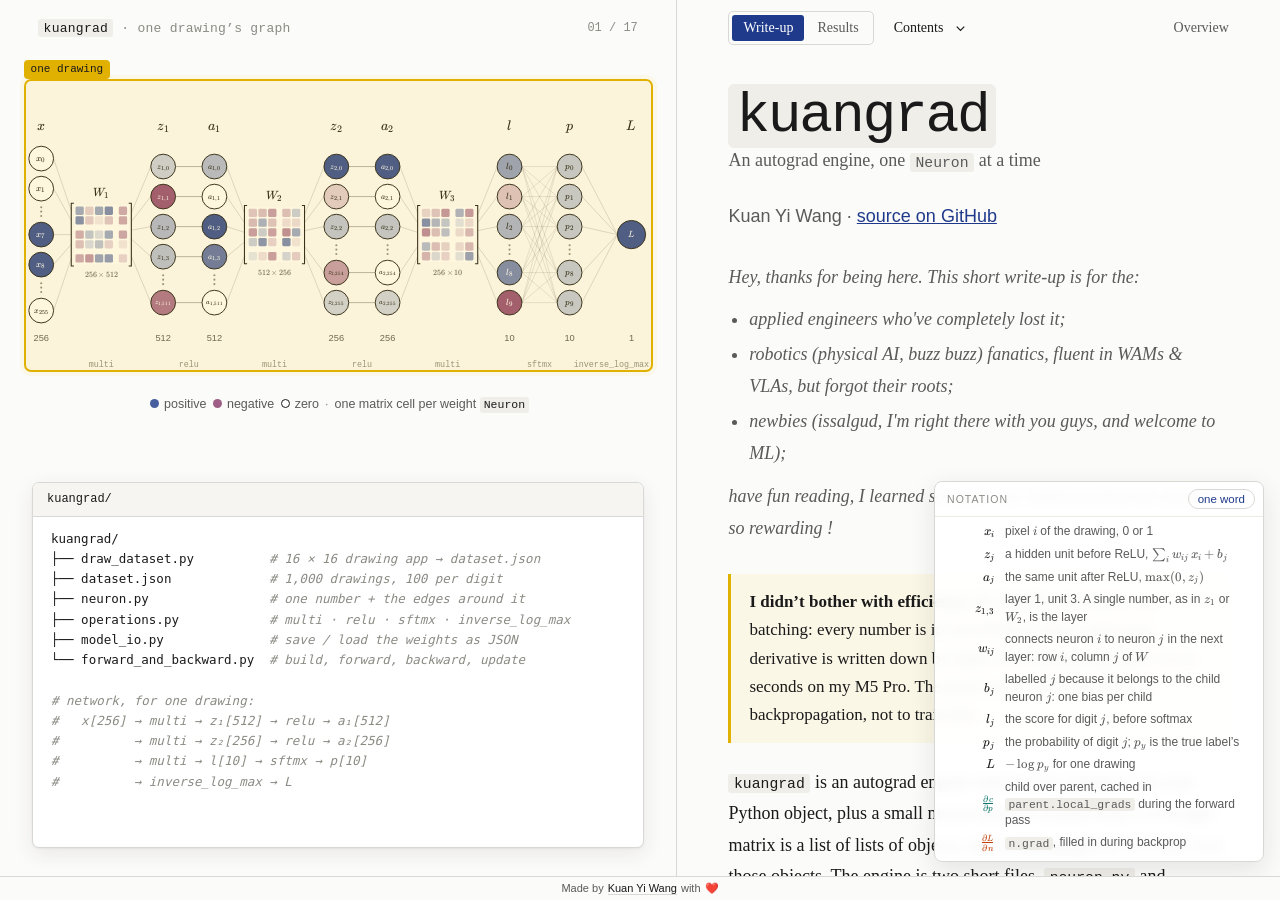
==== commit b655784d: "Write-up: a Results tab with the trained network and its loss curve A second tab next to the write-u" ====
--- a/writeup/index.html
+++ b/writeup/index.html
@@ -22,6 +22,7 @@
     </section>
     <aside class="notes" aria-label="kuangrad write-up">
       <div class="reading-nav">
+        <nav class="page-tabs" aria-label="Write-up sections"><a href="./" aria-current="page">Write-up</a><a href="results.html">Results</a></nav>
         <button id="contents-toggle" type="button" aria-expanded="false" aria-controls="contents-menu">Contents <svg viewBox="0 0 16 16" aria-hidden="true"><path d="m4 6 4 4 4-4"/></svg></button>
         <span id="chapter-label"></span>
       </div>
--- a/writeup/style.css
+++ b/writeup/style.css
@@ -44,8 +44,8 @@
 #step-counter { font: 12px/1 var(--mono); color: var(--muted); }
 .graph-wrap { position: relative; flex-shrink: 0; width: min(100% - 40px, 48vh * 720 / 346); width: min(100% - 40px, 48dvh * 720 / 346); margin: 16px auto 0; aspect-ratio: 720 / 346; container-type: inline-size; }
 .graph-svg { position: absolute; inset: 0; width: 100%; height: 100%; overflow: visible; }
-.graph-caption { flex-shrink: 0; height: 46px; margin: 0 clamp(16px, 2.5vw, 36px); display: flex; align-items: center; justify-content: center; flex-wrap: wrap; font: 12.5px/1.5 Arial, sans-serif; color: var(--secondary); text-align: center; }
-.graph-caption .katex { font-size: 1.32em; }
+.graph-caption { flex-shrink: 0; height: 54px; margin: 0 clamp(16px, 2.5vw, 36px); display: flex; align-items: center; justify-content: center; flex-wrap: wrap; font: 12.5px/1.5 Arial, sans-serif; color: var(--secondary); text-align: center; }
+.graph-caption .katex { font-size: 1.22em; }
 .graph-caption code { font: 11.5px var(--mono); background: #efeee9; padding: .1em .35em; border-radius: 3px; color: var(--ink); }
 .graph-caption .sep { color: var(--muted); margin: 0 6px; }
 .stack { position: relative; flex: 1; min-height: 0; margin: 2px clamp(16px, 2.5vw, 36px) clamp(16px, 2.2vw, 28px); }
@@ -227,10 +227,6 @@
 .bfs-node .bfs-depth { font: bold 11px Arial, sans-serif; font-style: normal; fill: var(--grad); }
 .bfs-node.is-late circle { stroke: var(--grad); stroke-width: 2; fill: #fdf1ea; }
 .bfs-title { font: 11px Arial, sans-serif; fill: var(--secondary); }
-.bfs-skip, .bfs-late { fill: none; stroke: var(--grad); stroke-width: 1.4; }
-.bfs-late { stroke-dasharray: 3 3; }
-#bfs-arrow-hot path { fill: var(--grad); }
-.bfs-late-label { font: 11px Arial, sans-serif; fill: var(--grad); }
 
 /* cost */
 .cost-card { padding: 18px 20px; font: 12px Arial, sans-serif; color: var(--secondary); }
@@ -255,6 +251,11 @@
 #contents-toggle svg { width: 15px; height: 15px; fill: none; stroke: currentColor; stroke-width: 1.3; transition: transform .15s; }
 #contents-toggle[aria-expanded=true] svg { transform: rotate(180deg); }
 #chapter-label { color: var(--secondary); text-align: right; }
+.page-tabs { display: flex; gap: 2px; padding: 3px; border: 1px solid var(--rule); border-radius: 5px; flex-shrink: 0; }
+.page-tabs a { padding: 5px 11px; border-radius: 3px; color: var(--secondary); text-decoration: none; font-size: 14px; line-height: 1.2; }
+.page-tabs a:hover { color: var(--ink); background: #1a1a1a06; }
+.page-tabs a[aria-current=page] { background: var(--accent); color: #fff; }
+.reading-nav #contents-toggle { margin-right: auto; }
 #contents-menu { position: absolute; z-index: 8; top: 50px; left: 24px; right: 24px; max-height: calc(100% - 82px); overflow: auto; overscroll-behavior: contain; scrollbar-width: thin; background: var(--paper); padding: 16px 20px 22px; border: 1px solid var(--rule); border-radius: 5px; box-shadow: 0 12px 30px #1a1a1a10; }
 .toc-chapter { margin: 14px 8px 4px; font: 11px Arial, sans-serif; letter-spacing: .1em; text-transform: uppercase; color: var(--muted); }
 .toc-chapter:first-child { margin-top: 0; }
@@ -338,11 +339,13 @@
   .card { top: 30px; }
   .card.is-behind { transform: translateY(calc(var(--depth) * -7px)) scale(calc(1 - var(--depth) * .03)); }
   .card-more { width: 26px; height: 26px; right: 10px; bottom: 10px; }
+  .notation { right: 10px; bottom: 10px; max-height: calc(100% - 70px); font-size: 11.5px; }
   .card.is-behind .card-head > * { visibility: hidden; }
   .card-head { height: 28px; }
   .code { font-size: 11px; padding: 8px 0 12px; }
   .hl-tag { font-size: 10px; padding: 2px 5px; }
   .reading-nav { height: 48px; padding: 0 24px; font-size: 13px; }
+  .page-tabs a { padding: 4px 8px; font-size: 13px; }
   #article { padding: 0 26px 55vh; }
   .reading-block { padding: 28px 0 16px; }
   .reading-block.level-2 { padding-top: 44px; }
@@ -363,6 +366,48 @@
   .node-label, .matrix-dims { display: none; }
 }
 
+/* ---- preface, term notes, notation key ---------------------------------------------------------------------------- */
+.reading-block .preface { margin: 0 0 30px; font-style: italic; color: var(--secondary); }
+.reading-block .preface p { margin: 0 0 10px; }
+.reading-block .preface ul { margin: 0 0 12px; }
+.reading-block .preface li { margin: 0 0 4px; }
+.term { position: relative; border-bottom: 1px dotted var(--muted); cursor: help; outline: 0; }
+.term:focus-visible { border-bottom-color: var(--accent); }
+.term-note { position: absolute; z-index: 6; left: 0; bottom: calc(100% + 10px); width: min(360px, 78vw); padding: 12px 14px; background: #fff; border: 1px solid var(--rule); border-radius: 6px; box-shadow: 0 10px 28px #1a1a1a1f;
+  font: 14px/1.55 Georgia, serif; color: var(--ink); opacity: 0; visibility: hidden; transform: translateY(4px); transition: opacity .18s, transform .18s, visibility .18s; }
+.term-note .katex { font-size: 1.05em; }
+.term-note code { font-size: .85em; }
+.term:is(:hover, :focus, :focus-within) .term-note { opacity: 1; visibility: visible; transform: none; }
+.notation { position: absolute; z-index: 7; right: 16px; bottom: 14px; width: 330px; max-height: calc(100% - 100px); display: flex; flex-direction: column; background: #ffffffed; backdrop-filter: blur(6px); border: 1px solid var(--rule); border-radius: 8px; box-shadow: 0 8px 26px #1a1a1a1a;
+  font: 12px/1.4 Arial, sans-serif; color: var(--secondary); }
+.notation header { flex-shrink: 0; display: flex; align-items: center; justify-content: space-between; gap: 12px; padding: 7px 8px 7px 12px; border-bottom: 1px solid #ecebe6; }
+.notation header span { font-size: 10.5px; letter-spacing: .1em; text-transform: uppercase; color: var(--muted); }
+.notation-toggle { padding: 3px 9px; border: 1px solid var(--rule); border-radius: 999px; font: 11.5px Arial, sans-serif; color: var(--accent); }
+.notation-toggle:hover { border-color: var(--accent); }
+.notation dl { margin: 0; padding: 6px 12px 10px 6px; overflow: auto; scrollbar-width: thin; display: grid; gap: 5px; }
+.notation dl div { display: grid; grid-template-columns: 54px minmax(0, 1fr); gap: 10px; align-items: center; }
+.notation dt { color: var(--ink); text-align: right; }
+.notation dd { margin: 0; }
+.notation .katex { font-size: 1.08em; }
+.notation code { font: .95em var(--mono); background: #efeee9; padding: .05em .3em; border-radius: 3px; }
+.notation .word { display: none; color: var(--ink); }
+.notation.is-compact { width: auto; }
+.notation.is-compact dl { gap: 3px; }
+.notation.is-compact dl div { grid-template-columns: 50px auto; gap: 8px; }
+.notation.is-compact .word { display: inline; }
+.notation.is-compact .full { display: none; }
+
+/* ---- graph chips: the cached derivative going forward, gradients landing going back ------------------------------- */
+.chip { position: absolute; left: 0; top: 0; z-index: 3; opacity: 0; pointer-events: none; white-space: nowrap; line-height: 1; padding: .4em .6em; border-radius: .5em; font-size: calc(12.5 * 100cqw / 720); color: #fff; box-shadow: 0 2px 10px #1a1a1a40; }
+.chip .katex { font-size: 1em; }
+.chip-loc { background: var(--cache); }
+.chip-grad { background: var(--grad); padding: .34em .55em; border-radius: 999px; font-size: calc(11 * 100cqw / 720); box-shadow: 0 0 0 3px #c2410c2e, 0 2px 10px #c2410c55; }
+.chip-rest { font: 600 calc(10.5 * 100cqw / 720)/1 Arial, sans-serif; }
+.chip-sum { background: #fff; color: var(--grad); border: 1.5px solid var(--grad); }
+.chip-sum.is-final { background: var(--grad); color: #fff; }
+.burst { fill: none; stroke: var(--grad); stroke-width: 2.2; }
+:is([data-mode=forward], [data-mode=backward]) .node.featured { stroke: #a37b00; stroke-width: 2.4; }
+
 @media (prefers-reduced-motion: reduce) {
   *, *::before, *::after { transition: none !important; animation: none !important; scroll-behavior: auto !important; }
 }
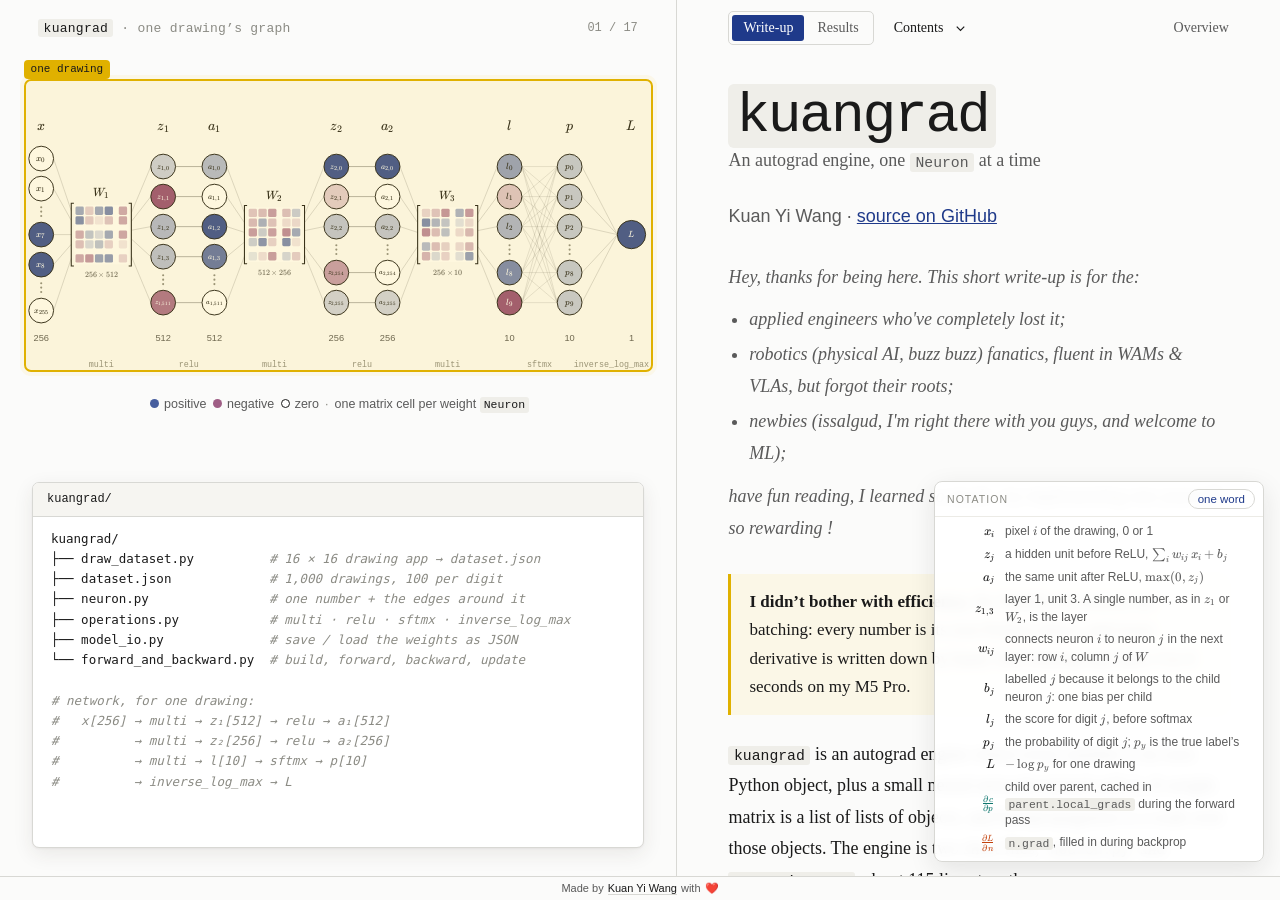
==== commit b9a02b6b: "Write-up: arrow keys, a "scroll!" label, shorter text - Left/right arrows move between passages. Wit" ====
--- a/writeup/index.html
+++ b/writeup/index.html
@@ -15,8 +15,8 @@
 <body>
   <a class="skip-link" href="#reader">Skip to write-up</a>
   <main class="workspace">
-    <section class="visual" aria-label="Computation graph and code for the current passage">
-      <div class="visual-head"><span class="wordmark"><code>kuangrad</code> <span>· one drawing’s graph</span></span><span id="step-counter"></span></div>
+    <section class="visual" tabindex="0" aria-label="Computation graph and code for the current passage. Left and right arrows step through the animation">
+      <div class="visual-head"><span class="wordmark"><code>kuangrad</code> <span>· one drawing’s graph</span></span><span class="step-hint" aria-hidden="true"><span class="step-hint-click">click, then </span><kbd>←</kbd> <kbd>→</kbd> to step</span><span id="step-counter"></span></div>
       <div class="graph-wrap" id="graph"></div>
       <div class="stack" id="stack"></div>
     </section>
--- a/writeup/style.css
+++ b/writeup/style.css
@@ -42,6 +42,14 @@
 .visual-head .wordmark span { color: var(--muted); }
 .visual-head .wordmark code { font: inherit; background: #efeee9; padding: .15em .4em; border-radius: 3px; }
 #step-counter { font: 12px/1 var(--mono); color: var(--muted); }
+.visual { outline: 0; }
+.visual:focus-visible { box-shadow: inset 0 0 0 1px #1f3a8a30; }
+/* shown on the animated passages; once the panel has focus, the arrow keys step through the pass */
+.step-hint { margin-left: auto; font: 12px/1 Arial, sans-serif; color: var(--muted); white-space: nowrap; opacity: 0; transition: opacity .3s; }
+.visual.is-animated .step-hint { opacity: 1; }
+.visual:focus-within .step-hint-click { display: none; }
+@media (hover: none) { .step-hint { display: none; } }
+.step-hint kbd { display: inline-block; min-width: 18px; padding: 2px 4px; border: 1px solid var(--rule); border-radius: 3px; background: #fff; font: 11px/1 var(--mono); color: var(--secondary); text-align: center; }
 .graph-wrap { position: relative; flex-shrink: 0; width: min(100% - 40px, 48vh * 720 / 346); width: min(100% - 40px, 48dvh * 720 / 346); margin: 16px auto 0; aspect-ratio: 720 / 346; container-type: inline-size; }
 .graph-svg { position: absolute; inset: 0; width: 100%; height: 100%; overflow: visible; }
 .graph-caption { flex-shrink: 0; height: 54px; margin: 0 clamp(16px, 2.5vw, 36px); display: flex; align-items: center; justify-content: center; flex-wrap: wrap; font: 12.5px/1.5 Arial, sans-serif; color: var(--secondary); text-align: center; }
@@ -135,7 +143,7 @@
 .card-body { flex: 1; min-height: 0; overflow: auto; overscroll-behavior: contain; scrollbar-width: thin; }
 .card-meta .katex { font-size: 1.1em; }
 /* "there is more below": shown on the front card while it can still scroll */
-.card-more { position: absolute; right: 14px; bottom: 14px; z-index: 2; width: 30px; height: 30px; display: grid; place-items: center; border-radius: 50%; background: var(--ink); color: #fff; box-shadow: 0 2px 10px #1a1a1a38; opacity: 0; pointer-events: none; transition: opacity .25s; }
+.card-more { position: absolute; right: 14px; bottom: 14px; z-index: 2; height: 30px; display: flex; align-items: center; gap: 3px; padding: 0 8px 0 12px; border-radius: 15px; background: var(--ink); color: #fff; font: 12px/1 Arial, sans-serif; box-shadow: 0 2px 10px #1a1a1a38; opacity: 0; pointer-events: none; transition: opacity .25s; }
 .card-more svg { width: 16px; height: 16px; fill: none; stroke: currentColor; stroke-width: 1.8; stroke-linecap: round; stroke-linejoin: round; }
 .card.is-focus.has-more .card-more { opacity: 1; pointer-events: auto; animation: hint 1.8s ease-in-out infinite; }
 .card-more:hover { background: var(--accent); }
@@ -338,7 +346,8 @@
   .stack { margin: 4px 16px 12px; }
   .card { top: 30px; }
   .card.is-behind { transform: translateY(calc(var(--depth) * -7px)) scale(calc(1 - var(--depth) * .03)); }
-  .card-more { width: 26px; height: 26px; right: 10px; bottom: 10px; }
+  .card-more { height: 26px; padding: 0 6px 0 10px; font-size: 11px; right: 10px; bottom: 10px; }
+  .step-hint { display: none; }
   .notation { right: 10px; bottom: 10px; max-height: calc(100% - 70px); font-size: 11.5px; }
   .card.is-behind .card-head > * { visibility: hidden; }
   .card-head { height: 28px; }
